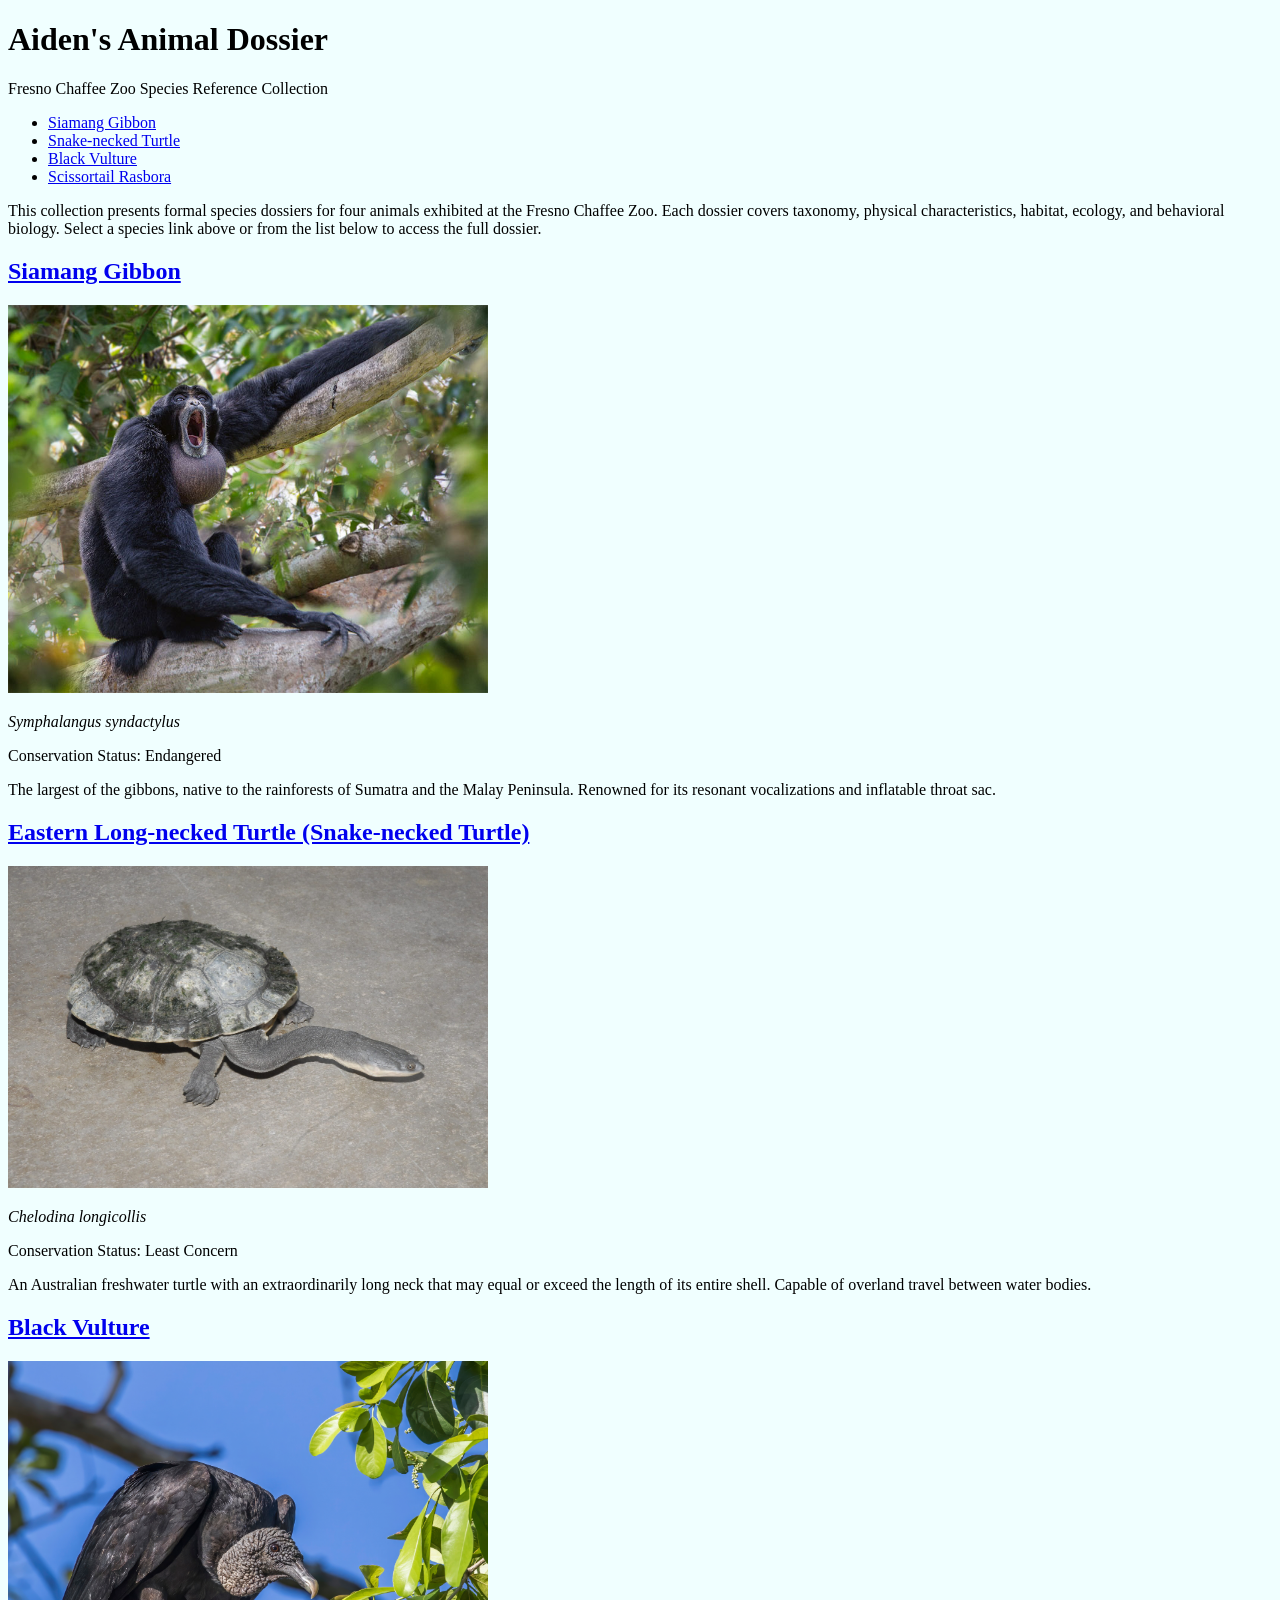
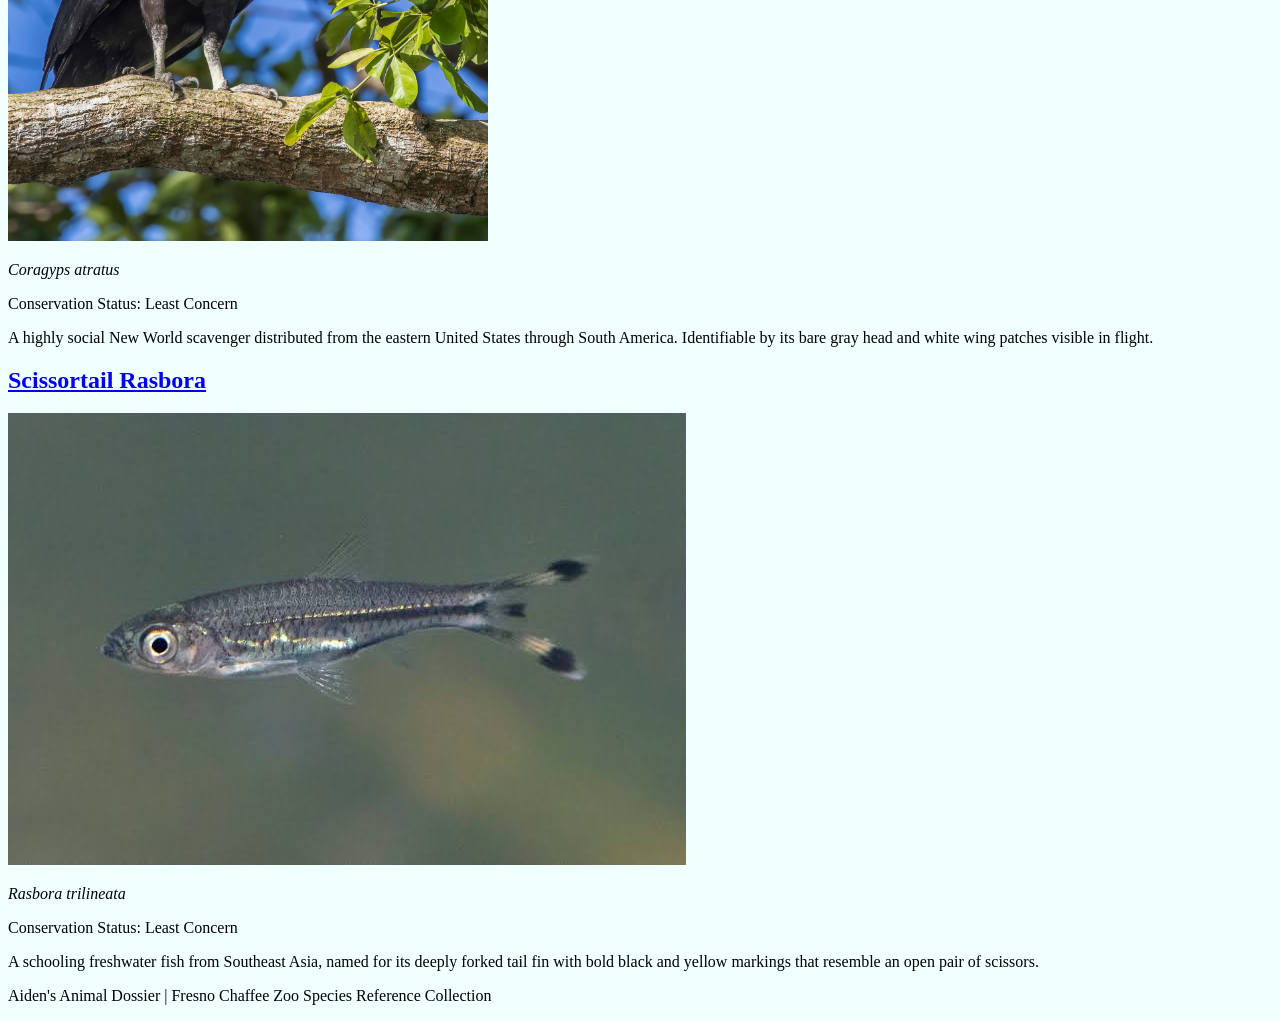
==== index.html @ fac56c05 "Yay" ====
<!DOCTYPE html>
<html lang="en">

<head>
    <meta charset="UTF-8">
    <meta name="viewport" content="width=device-width, initial-scale=1.0">
    <title>Aiden's Animal Dossier Fresno Chaffee Zoo Species Collection</title>
    <link rel="stylesheet" href="styles.css">
</head>

<body>
    <header>
        <h1>Aiden's Animal Dossier</h1>
        <p>Fresno Chaffee Zoo Species Reference Collection</p>
    </header>
    <nav>
        <ul>
            <li><a href="siamang.html">Siamang Gibbon</a></li>
            <li><a href="snaketurtle.html">Snake-necked Turtle</a></li>
            <li><a href="blackvltr.html">Black Vulture</a></li>
            <li><a href="scissortailrsba.html">Scissortail Rasbora</a></li>
        </ul>
    </nav>
    <main>
        <section>
            <p>
                This collection presents formal species dossiers for four animals exhibited at the
                Fresno Chaffee Zoo. Each dossier covers taxonomy, physical characteristics, habitat,
                ecology, and behavioral biology. Select a species link above or from the list below
                to access the full dossier.
            </p>
        </section>
        <section class="animal-grid">
            <article>
                <h2><a href="siamang.html">Siamang Gibbon</a></h2>
                <img src="Siamang.jpg" alt="A siamang sitting on a tree while singing and grasping onto a tree branch"
                    width="480">
                <p><em>Symphalangus syndactylus</em></p>
                <p>Conservation Status: Endangered</p>
                <p>
                    The largest of the gibbons, native to the rainforests of Sumatra and the
                    Malay Peninsula. Renowned for its resonant vocalizations and inflatable throat sac.
                </p>
            </article>
            <article>
                <h2><a href="snaketurtle.html">Eastern Long-necked Turtle (Snake-necked Turtle)</a></h2>
                <img src="SnakeNeckedTurtle.jpg" alt="A Snake-necked turtle standing on the dry floor with its neck out"
                    width="480">
                <p><em>Chelodina longicollis</em></p>
                <p>Conservation Status: Least Concern</p>
                <p>
                    An Australian freshwater turtle with an extraordinarily long neck that may equal
                    or exceed the length of its entire shell. Capable of overland travel between water bodies.
                </p>
            </article>
            <article>
                <h2><a href="blackvltr.html">Black Vulture</a></h2>
                <img src="Black_vulture.jpg" alt="A Black Vulture perched on a tree branch looking down at something "
                    width="480">
                <p><em>Coragyps atratus</em></p>
                <p>Conservation Status: Least Concern</p>
                <p>
                    A highly social New World scavenger distributed from the eastern United States
                    through South America. Identifiable by its bare gray head and white wing patches
                    visible in flight.
                </p>
            </article>
            <article>
                <h2><a href="scissortailrsba.html">Scissortail Rasbora</a></h2>
                <img src="Scissortail.jpg"
                    alt="A photo of a Scissortail Rasbora inside of a water tank looking back into the camera">
                <p><em>Rasbora trilineata</em></p>
                <p>Conservation Status: Least Concern</p>
                <p>
                    A schooling freshwater fish from Southeast Asia, named for its deeply forked
                    tail fin with bold black and yellow markings that resemble an open pair of scissors.
                </p>
            </article>
        </section>
    </main>
    <footer>
        <p>Aiden's Animal Dossier | Fresno Chaffee Zoo Species Reference Collection</p>
    </footer>
</body>

</html>
---- styles.css ----
body {
    background-color: azure;
}

img {
    max-width: 100%;
}
#dossier-cards {
    display: flex;
    flex-flow: row wrap;
}
    .card {
        background-color: aliceblue;
        width: 47.5%;
        border: sold 1px black;
        border-radius: 1rem;
        box-shadow: o.5rem 1rem rgba(0,0,0,0.33);
    }

    .card > img {
        border-radius: 1rem 1rem 0 0;
    }

    .card h3,
    .card p,
    .card a {
        margin: 0.5rem;
    }

    .card {
        background-color: aliceblue;
        border: solid 1px black;
        border-radius: 1rem;
        box-shadow: 0.25rem 0.5rem 0.25rem black;
        padding-bottom: 1rem;
        margin-bottom: 2rem;
        transition: all ease-in-out 300ms;
        display: grid;
        grid-template-rows: max-content auto 1fr;
    }
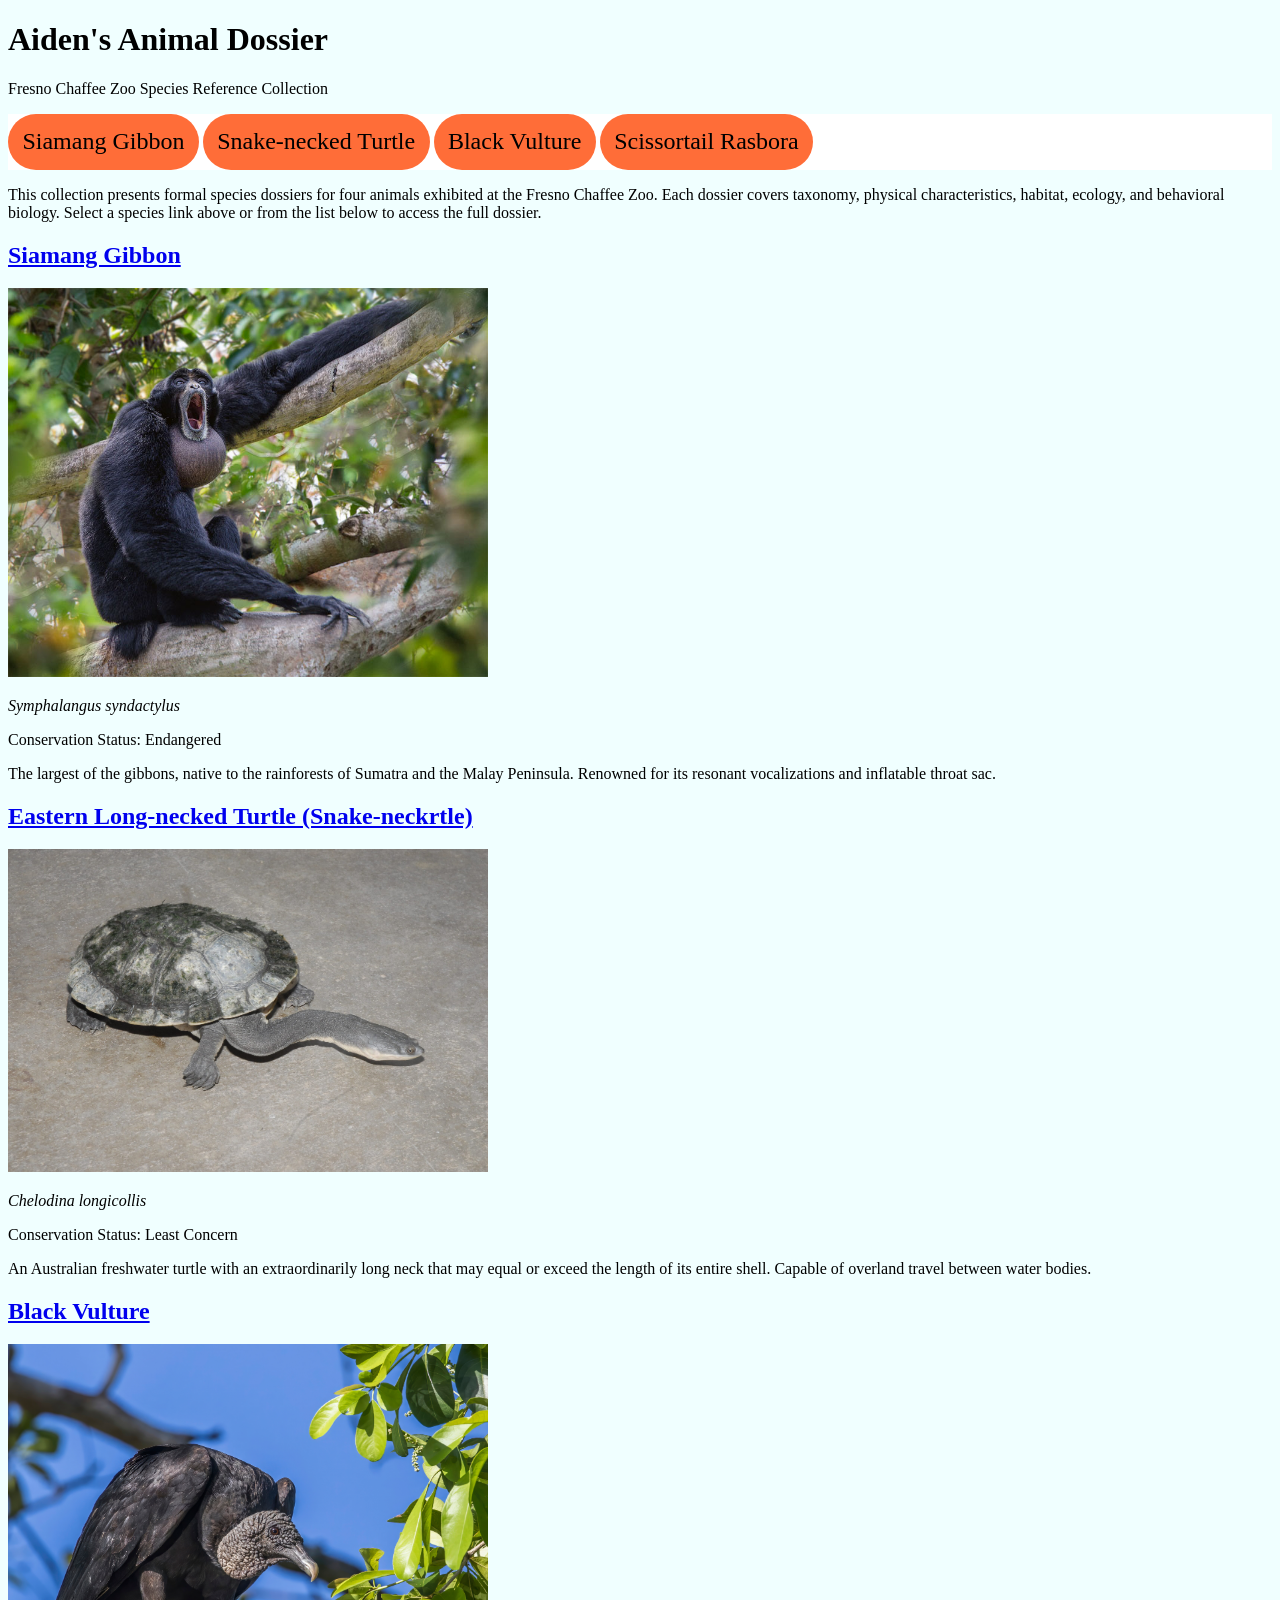
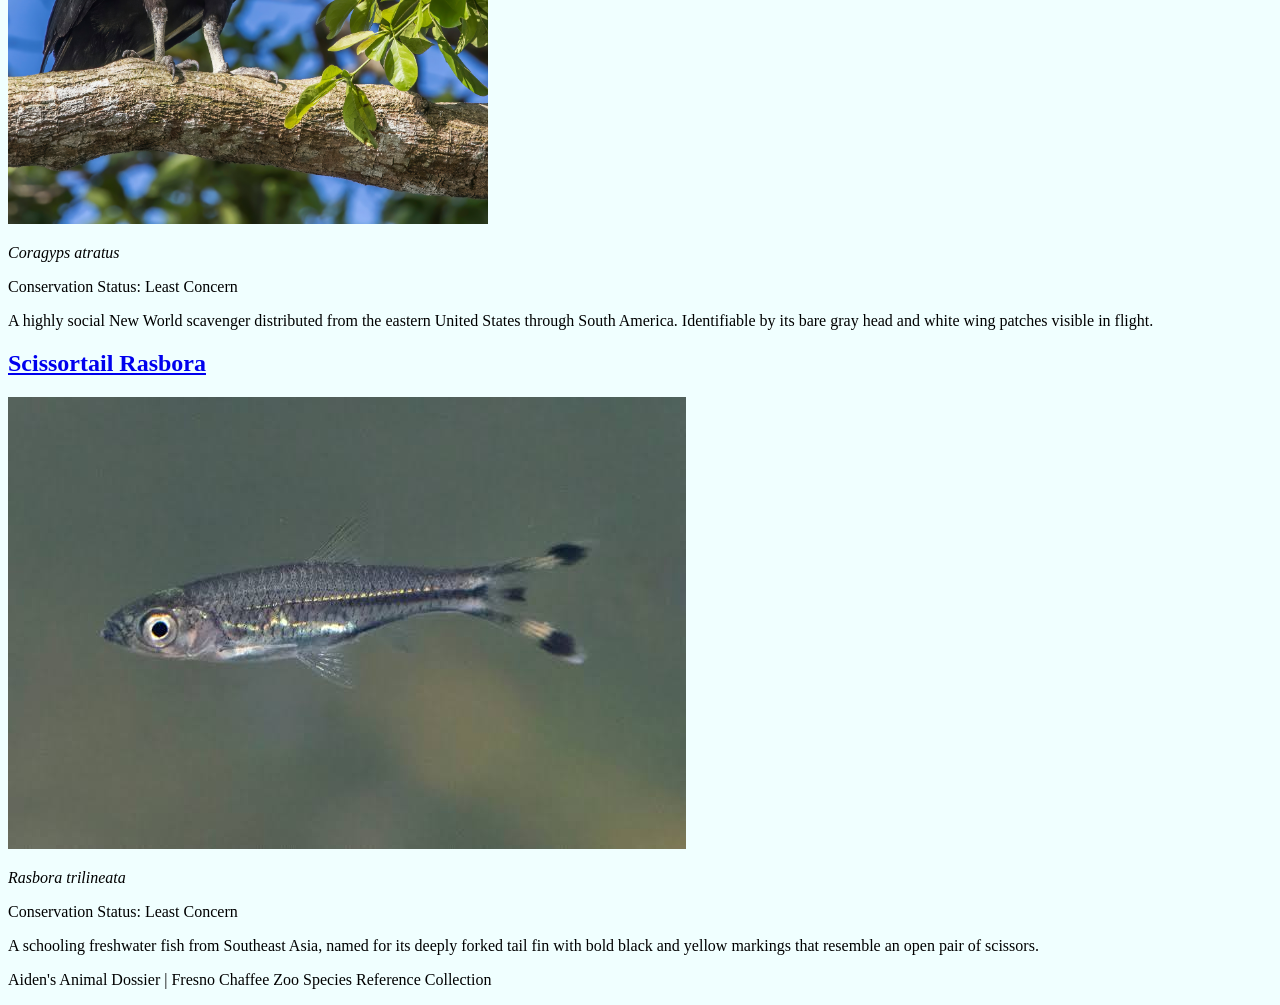
==== commit 4ebc3544: "Beautiful bubble buttons" ====
--- a/index.html
+++ b/index.html
@@ -13,13 +13,13 @@
         <h1>Aiden's Animal Dossier</h1>
         <p>Fresno Chaffee Zoo Species Reference Collection</p>
     </header>
-    <nav>
-        <ul>
-            <li><a href="siamang.html">Siamang Gibbon</a></li>
-            <li><a href="snaketurtle.html">Snake-necked Turtle</a></li>
-            <li><a href="blackvltr.html">Black Vulture</a></li>
-            <li><a href="scissortailrsba.html">Scissortail Rasbora</a></li>
-        </ul>
+    <nav id="main-nav" role="main-nav" >
+    
+        <a href="siamang.html" class="nav-button">Siamang Gibbon</a>
+        <a href="snaketurtle.html" class="nav-button">Snake-necked Turtle</a>
+        <a href="blackvltr.html" class="nav-button">Black Vulture</a>
+        <a href="scissortailrsba.html" class="nav-button">Scissortail Rasbora</a>
+    
     </nav>
     <main>
         <section>
@@ -43,7 +43,7 @@
                 </p>
             </article>
             <article>
-                <h2><a href="snaketurtle.html">Eastern Long-necked Turtle (Snake-necked Turtle)</a></h2>
+                <h2><a href="snaketurtle.html">Eastern Long-necked Turtle (Snake-neckrtle)</a></h2>
                 <img src="SnakeNeckedTurtle.jpg" alt="A Snake-necked turtle standing on the dry floor with its neck out"
                     width="480">
                 <p><em>Chelodina longicollis</em></p>
--- a/styles.css
+++ b/styles.css
@@ -1,5 +1,25 @@
 body {
     background-color: azure;
+}
+
+nav#main-nav {
+    background-color: rgb(255, 255, 255);
+}
+
+#main-nav > a {
+    background-color: rgb(255, 109, 56);
+    color: rgb(0, 0, 0);
+    display: inline-block;
+    padding: 0.6em;
+    font-size: 1.5rem ;
+    text-decoration: none;
+    transition: all ease-in-out .5s;
+    border-radius: 100px;
+}
+
+#main-nav > a:hover {
+    color: rgb(255, 255, 255);
+    background-color: rgb(0, 0, 0);
 }
 
 img {
@@ -13,7 +33,7 @@
         background-color: aliceblue;
         width: 47.5%;
         border: sold 1px black;
-        border-radius: 1rem;
+        border-radius: 0.3rem;
         box-shadow: o.5rem 1rem rgba(0,0,0,0.33);
     }
 
@@ -37,4 +57,5 @@
         transition: all ease-in-out 300ms;
         display: grid;
         grid-template-rows: max-content auto 1fr;
-    }+    }
+
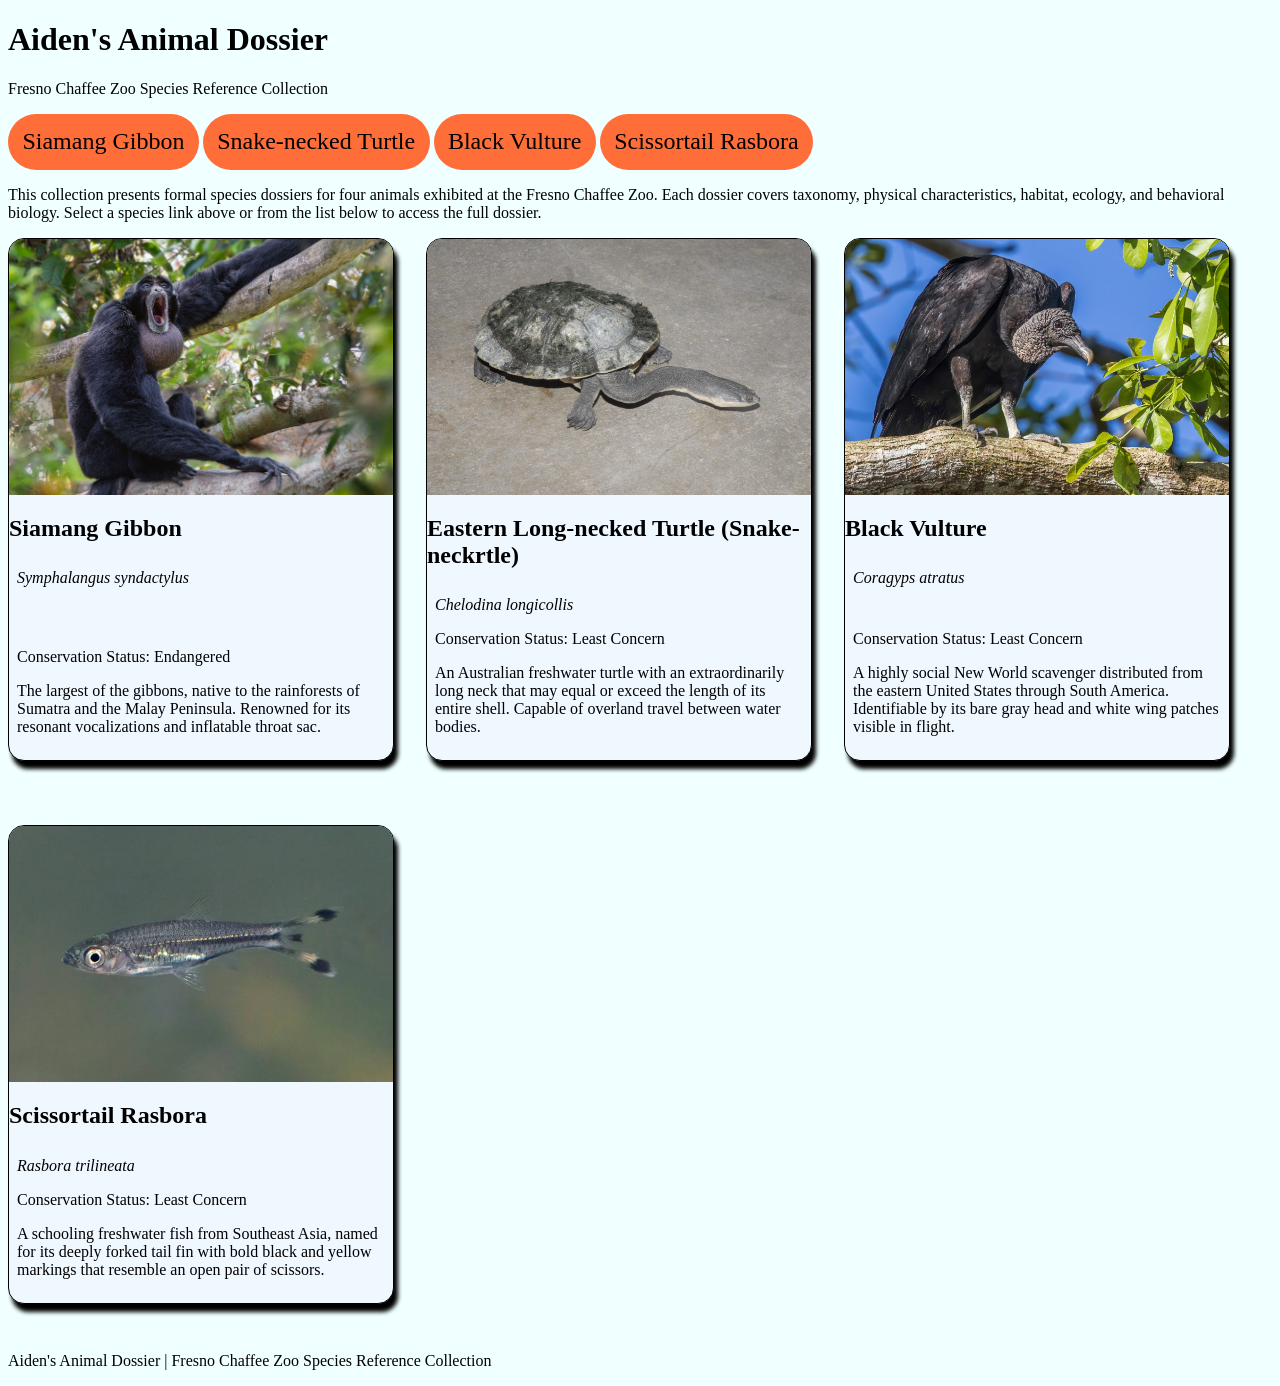
==== commit e8245044: "Progress." ====
--- a/index.html
+++ b/index.html
@@ -13,13 +13,13 @@
         <h1>Aiden's Animal Dossier</h1>
         <p>Fresno Chaffee Zoo Species Reference Collection</p>
     </header>
-    <nav id="main-nav" role="main-nav" >
-    
+    <nav id="main-nav" role="main-nav">
+
         <a href="siamang.html" class="nav-button">Siamang Gibbon</a>
         <a href="snaketurtle.html" class="nav-button">Snake-necked Turtle</a>
         <a href="blackvltr.html" class="nav-button">Black Vulture</a>
         <a href="scissortailrsba.html" class="nav-button">Scissortail Rasbora</a>
-    
+
     </nav>
     <main>
         <section>
@@ -30,11 +30,13 @@
                 to access the full dossier.
             </p>
         </section>
-        <section class="animal-grid">
-            <article>
-                <h2><a href="siamang.html">Siamang Gibbon</a></h2>
-                <img src="Siamang.jpg" alt="A siamang sitting on a tree while singing and grasping onto a tree branch"
-                    width="480">
+        <section id="dossier-cards">
+            <article class="card">
+                <a href="siamang.html">
+                    <img src="Siamang.jpg"
+                        alt="A siamang sitting on a tree while singing and grasping onto a tree branch" width="480">
+                </a>
+                <h2>Siamang Gibbon</h2>
                 <p><em>Symphalangus syndactylus</em></p>
                 <p>Conservation Status: Endangered</p>
                 <p>
@@ -42,10 +44,11 @@
                     Malay Peninsula. Renowned for its resonant vocalizations and inflatable throat sac.
                 </p>
             </article>
-            <article>
-                <h2><a href="snaketurtle.html">Eastern Long-necked Turtle (Snake-neckrtle)</a></h2>
-                <img src="SnakeNeckedTurtle.jpg" alt="A Snake-necked turtle standing on the dry floor with its neck out"
-                    width="480">
+            <article class="card">
+                <a href="snaketurtle.html">
+                    <img src="SnakeNeckedTurtle.jpg"
+                        alt="A Snake-necked turtle standing on the dry floor with its neck out" width="480"></a>
+                <h2>Eastern Long-necked Turtle (Snake-neckrtle)</h2>
                 <p><em>Chelodina longicollis</em></p>
                 <p>Conservation Status: Least Concern</p>
                 <p>
@@ -53,10 +56,11 @@
                     or exceed the length of its entire shell. Capable of overland travel between water bodies.
                 </p>
             </article>
-            <article>
-                <h2><a href="blackvltr.html">Black Vulture</a></h2>
-                <img src="Black_vulture.jpg" alt="A Black Vulture perched on a tree branch looking down at something "
-                    width="480">
+            <article class="card">
+                <a href="blackvltr.html">
+                    <img src="Black_vulture.jpg"
+                        alt="A Black Vulture perched on a tree branch looking down at something " width="480"></a>
+                <h2>Black Vulture</h2>
                 <p><em>Coragyps atratus</em></p>
                 <p>Conservation Status: Least Concern</p>
                 <p>
@@ -65,10 +69,11 @@
                     visible in flight.
                 </p>
             </article>
-            <article>
-                <h2><a href="scissortailrsba.html">Scissortail Rasbora</a></h2>
-                <img src="Scissortail.jpg"
-                    alt="A photo of a Scissortail Rasbora inside of a water tank looking back into the camera">
+            <article class="card">
+                <a href="scissortailrsba.html">
+                    <img src="Scissortail.jpg"
+                        alt="A photo of a Scissortail Rasbora inside of a water tank looking back into the camera"></a>
+                <h2>Scissortail Rasbora</h2>
                 <p><em>Rasbora trilineata</em></p>
                 <p>Conservation Status: Least Concern</p>
                 <p>
--- a/styles.css
+++ b/styles.css
@@ -2,22 +2,19 @@
     background-color: azure;
 }
 
-nav#main-nav {
-    background-color: rgb(255, 255, 255);
-}
 
-#main-nav > a {
+#main-nav>a {
     background-color: rgb(255, 109, 56);
     color: rgb(0, 0, 0);
     display: inline-block;
     padding: 0.6em;
-    font-size: 1.5rem ;
+    font-size: 1.5rem;
     text-decoration: none;
     transition: all ease-in-out .5s;
     border-radius: 100px;
 }
 
-#main-nav > a:hover {
+#main-nav>a:hover {
     color: rgb(255, 255, 255);
     background-color: rgb(0, 0, 0);
 }
@@ -28,26 +25,33 @@
 #dossier-cards {
     display: flex;
     flex-flow: row wrap;
+    gap: 2rem;
+
 }
     .card {
         background-color: aliceblue;
         width: 47.5%;
         border: sold 1px black;
         border-radius: 0.3rem;
-        box-shadow: o.5rem 1rem rgba(0,0,0,0.33);
+        box-shadow: o.25rem .5rem 0.25rem rgba(0,0,0,0.33);
+        padding-bottom: 1rem;
+        overflow: hidden;
     }
 
-    .card > img {
-        border-radius: 1rem 1rem 0 0;
+    .card img {
+        width: 100%;
+        height: 16rem;
+        display: block;
+        object-fit: cover;
     }
 
     .card h3,
-    .card p,
-    .card a {
+    .card p {
         margin: 0.5rem;
     }
 
     .card {
+    width: 24em;
         background-color: aliceblue;
         border: solid 1px black;
         border-radius: 1rem;
@@ -59,3 +63,6 @@
         grid-template-rows: max-content auto 1fr;
     }
 
+
+
+ 
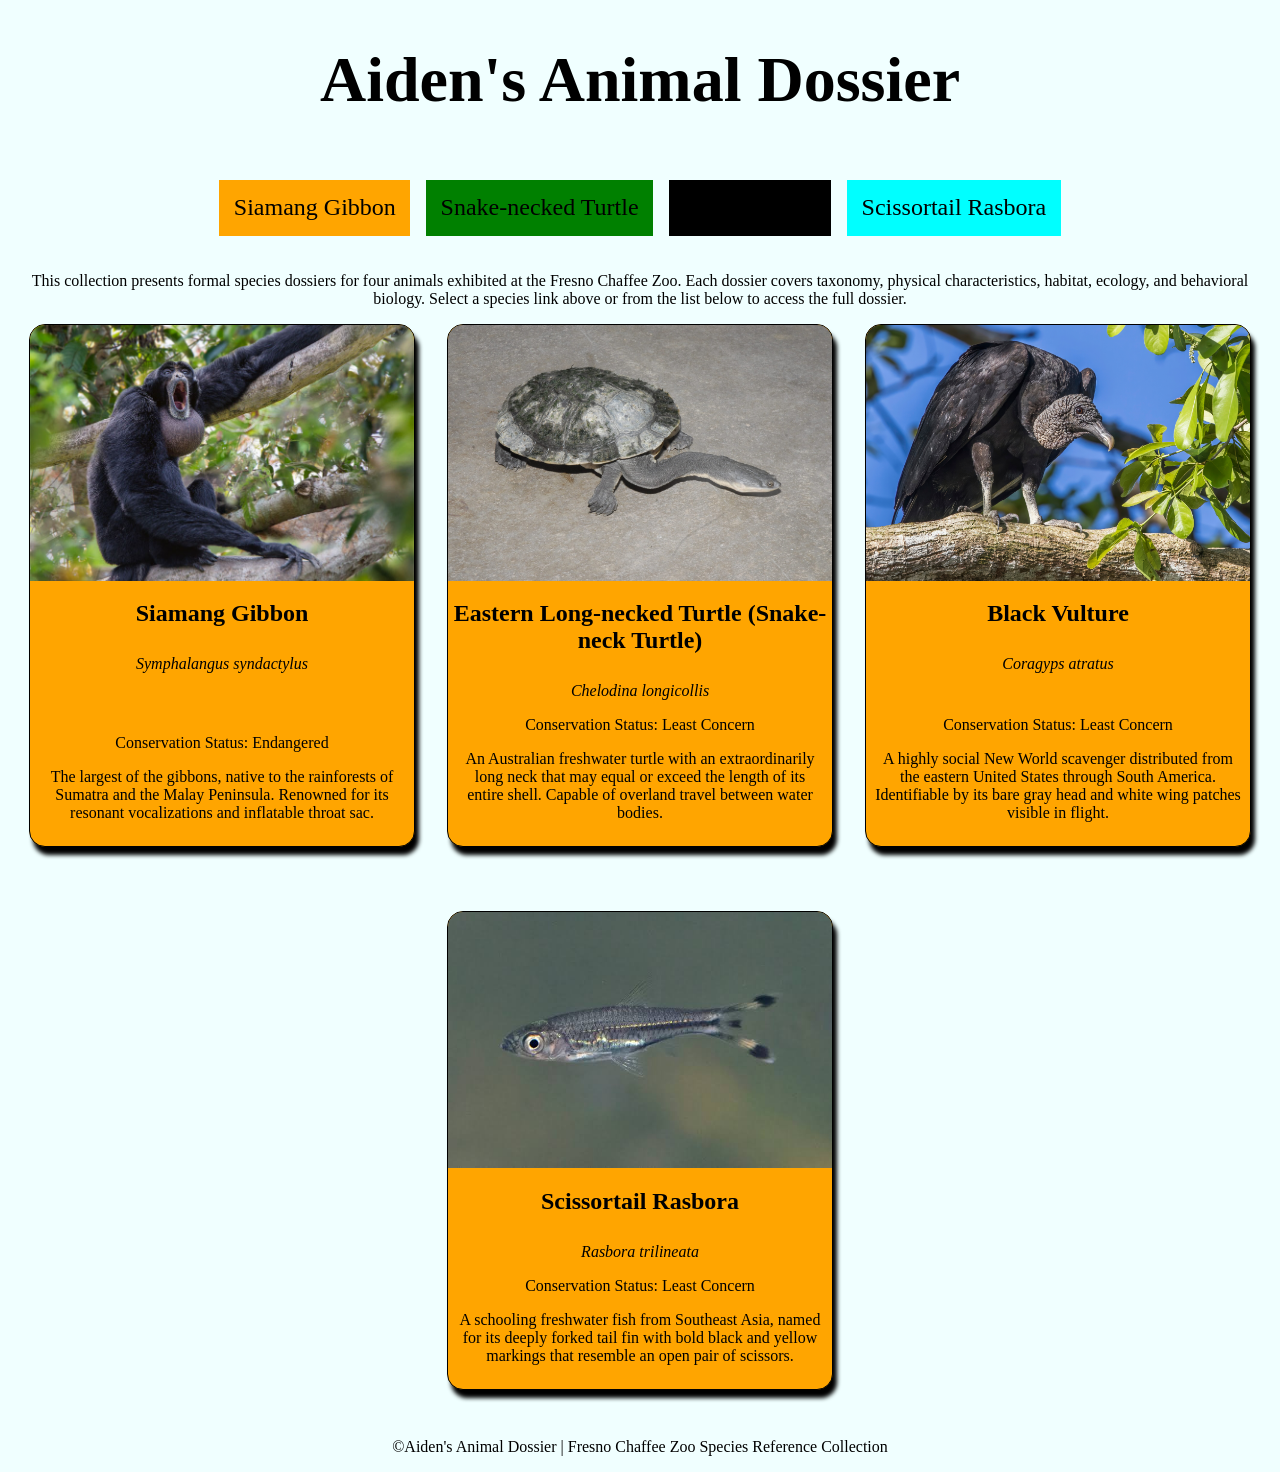
==== commit 8ca787d3: "Progress -100" ====
--- a/index.html
+++ b/index.html
@@ -11,7 +11,6 @@
 <body>
     <header>
         <h1>Aiden's Animal Dossier</h1>
-        <p>Fresno Chaffee Zoo Species Reference Collection</p>
     </header>
     <nav id="main-nav" role="main-nav">
 
@@ -48,7 +47,7 @@
                 <a href="snaketurtle.html">
                     <img src="SnakeNeckedTurtle.jpg"
                         alt="A Snake-necked turtle standing on the dry floor with its neck out" width="480"></a>
-                <h2>Eastern Long-necked Turtle (Snake-neckrtle)</h2>
+                <h2>Eastern Long-necked Turtle (Snake-neck Turtle)</h2>
                 <p><em>Chelodina longicollis</em></p>
                 <p>Conservation Status: Least Concern</p>
                 <p>
@@ -84,7 +83,7 @@
         </section>
     </main>
     <footer>
-        <p>Aiden's Animal Dossier | Fresno Chaffee Zoo Species Reference Collection</p>
+        <p> &copy;Aiden's Animal Dossier | Fresno Chaffee Zoo Species Reference Collection</p>
     </footer>
 </body>
 
--- a/styles.css
+++ b/styles.css
@@ -1,5 +1,32 @@
 body {
     background-color: azure;
+    text-align: center;
+}
+
+h1 {
+    font-size: 4rem;
+    text-align: ;
+}
+
+#main-nav {
+    display: flex;
+    flex-wrap: wrap;
+    justify-content: center;
+    gap: 1rem;
+    padding: 1.25rem 0;
+}
+
+#main-nav>a:nth-child(1) {
+    background-color: orange;
+}
+#main-nav>a:nth-child(2) {
+    background-color: green;
+}
+#main-nav>a:nth-child(3) {
+    background-color: black;
+}
+#main-nav>a:nth-child(4) {
+    background-color: aqua;
 }
 
 
@@ -11,58 +38,58 @@
     font-size: 1.5rem;
     text-decoration: none;
     transition: all ease-in-out .5s;
-    border-radius: 100px;
+
 }
 
 #main-nav>a:hover {
-    color: rgb(255, 255, 255);
-    background-color: rgb(0, 0, 0);
+    transform: translateY(-0.125rem);
+    opacity: 0.9;
 }
 
 img {
     max-width: 100%;
 }
+
 #dossier-cards {
+    justify-content: center;
+    text-align: center;
     display: flex;
     flex-flow: row wrap;
     gap: 2rem;
 
 }
-    .card {
-        background-color: aliceblue;
-        width: 47.5%;
-        border: sold 1px black;
-        border-radius: 0.3rem;
-        box-shadow: o.25rem .5rem 0.25rem rgba(0,0,0,0.33);
-        padding-bottom: 1rem;
-        overflow: hidden;
-    }
 
-    .card img {
-        width: 100%;
-        height: 16rem;
-        display: block;
-        object-fit: cover;
-    }
+.card {
+    background-color: aliceblue;
+    width: 47.5%;
+    border: sold 1px black;
+    border-radius: 0.3rem;
+    box-shadow: o.25rem .5rem 0.25rem rgba(0, 0, 0, 0.33);
+    padding-bottom: 1rem;
+    overflow: hidden;
+}
 
-    .card h3,
-    .card p {
-        margin: 0.5rem;
-    }
+.card img {
+    width: 100%;
+    height: 16rem;
+    display: block;
+    object-fit: cover;
+}
 
-    .card {
+.card h3,
+.card p {
+    margin: 0.5rem;
+}
+
+.card {
     width: 24em;
-        background-color: aliceblue;
-        border: solid 1px black;
-        border-radius: 1rem;
-        box-shadow: 0.25rem 0.5rem 0.25rem black;
-        padding-bottom: 1rem;
-        margin-bottom: 2rem;
-        transition: all ease-in-out 300ms;
-        display: grid;
-        grid-template-rows: max-content auto 1fr;
-    }
-
-
-
- +    background-color: orange;
+    border: solid 1px black;
+    border-radius: 1rem;
+    box-shadow: 0.25rem 0.5rem 0.25rem black;
+    padding-bottom: 1rem;
+    margin-bottom: 2rem;
+    transition: all ease-in-out 300ms;
+    display: grid;
+    grid-template-rows: max-content auto 1fr;
+}
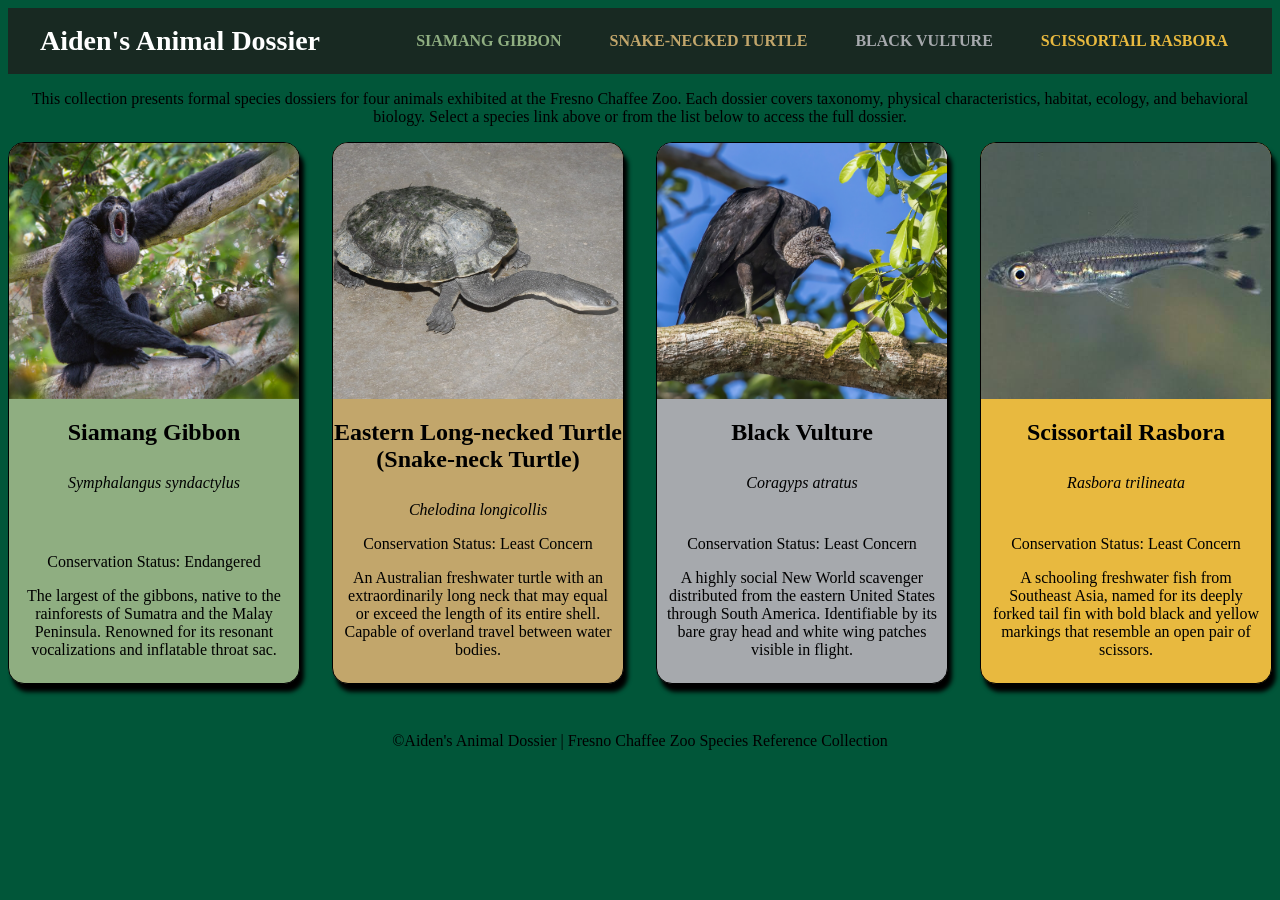
==== commit 78e3d4d8: "This is too hard 🫩" ====
--- a/index.html
+++ b/index.html
@@ -9,17 +9,17 @@
 </head>
 
 <body>
-    <header>
+    <header id="site-header">
         <h1>Aiden's Animal Dossier</h1>
+        <nav id="main-nav" role="main-nav">
+
+            <a href="siamang.html" class="nav-button">Siamang Gibbon</a>
+            <a href="snaketurtle.html" class="nav-button">Snake-necked Turtle</a>
+            <a href="blackvltr.html" class="nav-button">Black Vulture</a>
+            <a href="scissortailrsba.html" class="nav-button">Scissortail Rasbora</a>
+
+        </nav>
     </header>
-    <nav id="main-nav" role="main-nav">
-
-        <a href="siamang.html" class="nav-button">Siamang Gibbon</a>
-        <a href="snaketurtle.html" class="nav-button">Snake-necked Turtle</a>
-        <a href="blackvltr.html" class="nav-button">Black Vulture</a>
-        <a href="scissortailrsba.html" class="nav-button">Scissortail Rasbora</a>
-
-    </nav>
     <main>
         <section>
             <p>
--- a/styles.css
+++ b/styles.css
@@ -1,49 +1,74 @@
+:root {
+    --siamang-color: #8FAE81;
+    --turtle-color: #C2A66B;
+    --vulture-color: #A6A9AD;
+    --rasbora-color: #E8B93F;
+    --page-background: rgb(1, 86, 57);
+}
+
 body {
-    background-color: azure;
+    background-color: var(--page-background);
     text-align: center;
 }
 
-h1 {
-    font-size: 4rem;
-    text-align: ;
+#site-header {
+    display: flex;
+    align-items: center;
+    justify-content: space-between;
+    flex-wrap: wrap;
+    gap: 1rem;
+    background-color: #182922;
+    padding: 1rem 2rem;
+}
+
+h1,
+.site-title {
+    font-size: 1.75rem;
+    color: white;
+    margin: 0;
+    white-space: nowrap;
+    text-align: left;
+    text-decoration: none;
+    font-weight: bold;
 }
 
 #main-nav {
     display: flex;
+    align-items: center;
     flex-wrap: wrap;
-    justify-content: center;
-    gap: 1rem;
-    padding: 1.25rem 0;
+    gap: 1.5rem;
 }
 
 #main-nav>a:nth-child(1) {
-    background-color: orange;
+    color: var(--siamang-color);
 }
 #main-nav>a:nth-child(2) {
-    background-color: green;
+    color: var(--turtle-color);
 }
 #main-nav>a:nth-child(3) {
-    background-color: black;
+    color: var(--vulture-color);
 }
 #main-nav>a:nth-child(4) {
-    background-color: aqua;
+    color: var(--rasbora-color);
 }
 
 
 #main-nav>a {
-    background-color: rgb(255, 109, 56);
-    color: rgb(0, 0, 0);
     display: inline-block;
-    padding: 0.6em;
-    font-size: 1.5rem;
+    padding: 0.5em 0.75em;
+    border-radius: 0.3rem;
+    font-size: 1rem;
+    font-weight: bold;
+    text-transform: uppercase;
     text-decoration: none;
-    transition: all ease-in-out .5s;
+    transition: transform ease-in-out .2s, box-shadow ease-in-out .2s, background-color ease-in-out .2s;
 
 }
 
 #main-nav>a:hover {
-    transform: translateY(-0.125rem);
-    opacity: 0.9;
+    transform: scale(1.08);
+    box-shadow: 0 4px 12px rgba(0, 0, 0, 0.4);
+    background-color: rgba(255, 255, 255, 0.08);
 }
 
 img {
@@ -82,7 +107,8 @@
 }
 
 .card {
-    width: 24em;
+    width: calc(25% - 1.5rem);
+    box-sizing: border-box;
     background-color: orange;
     border: solid 1px black;
     border-radius: 1rem;
@@ -92,4 +118,240 @@
     transition: all ease-in-out 300ms;
     display: grid;
     grid-template-rows: max-content auto 1fr;
+}
+
+.card:hover {
+    transform: scale(1.05);
+}
+
+#dossier-cards .card:nth-child(1) {
+    background-color: var(--siamang-color);
+}
+#dossier-cards .card:nth-child(2) {
+    background-color: var(--turtle-color);
+}
+#dossier-cards .card:nth-child(3) {
+    background-color: var(--vulture-color);
+}
+#dossier-cards .card:nth-child(4) {
+    background-color: var(--rasbora-color);
+}
+
+/* ---------- Species Dossier Pages ---------- */
+
+.theme-siamang {
+    --accent: var(--siamang-color);
+}
+.theme-turtle {
+    --accent: var(--turtle-color);
+}
+.theme-vulture {
+    --accent: var(--vulture-color);
+}
+.theme-rasbora {
+    --accent: var(--rasbora-color);
+}
+
+body.animal-page {
+    text-align: left;
+    background-color: var(--page-background);
+    color: #1a1a1a;
+}
+
+.hero {
+    display: flex;
+    flex-wrap: wrap;
+    align-items: stretch;
+    background-color: #182922;
+}
+
+.hero img {
+    flex: 1 1 320px;
+    max-width: 45%;
+    max-height: 26rem;
+    object-fit: cover;
+}
+
+.hero-text {
+    flex: 1 1 320px;
+    padding: 2rem;
+    display: flex;
+    flex-direction: column;
+    justify-content: center;
+    gap: 0.5rem;
+}
+
+.hero-text h1 {
+    font-size: 2.5rem;
+    white-space: normal;
+    margin: 0;
+}
+
+.hero-text .scientific-name {
+    font-size: 1.1rem;
+    color: var(--accent);
+    margin: 0;
+}
+
+.status-badge {
+    display: inline-block;
+    width: fit-content;
+    background-color: var(--accent);
+    color: #14231d;
+    font-weight: bold;
+    padding: 0.4em 0.9em;
+    border-radius: 2rem;
+    text-transform: uppercase;
+    font-size: 0.85rem;
+    letter-spacing: 0.03em;
+}
+
+.animal-page main article {
+    max-width: 100%;
+    margin: 0 auto;
+    padding: 2rem 3rem;
+    display: flex;
+    flex-wrap: wrap;
+    align-items: flex-start;
+    gap: 2rem;
+}
+
+.animal-page .sidebar {
+    order: 2;
+    flex: 1 1 16rem;
+    display: flex;
+    flex-direction: column;
+    gap: 2rem;
+}
+
+.animal-page .main-content {
+    order: 1;
+    flex: 3 1 20rem;
+    min-width: 0;
+    display: flex;
+    flex-direction: column;
+    gap: 2rem;
+}
+
+.animal-page #overview {
+    background-color: white;
+    border: 1px solid #d7ded9;
+    border-left: 6px solid var(--accent);
+    border-radius: 0.5rem;
+    padding: 1.5rem;
+}
+
+.animal-page #overview h2 {
+    margin-top: 0;
+}
+
+.animal-page #overview table {
+    width: 100%;
+    border-collapse: collapse;
+    margin-bottom: 1rem;
+}
+
+.animal-page #overview caption {
+    text-align: left;
+    font-weight: bold;
+    margin-bottom: 0.5rem;
+    color: var(--accent);
+}
+
+.animal-page #overview th,
+.animal-page #overview td {
+    text-align: left;
+    padding: 0.5rem 0.75rem;
+    border-bottom: 1px solid #e2e2e2;
+    vertical-align: top;
+}
+
+.animal-page #overview th {
+    width: 40%;
+    color: #445;
+}
+
+.animal-page .sidebar > section,
+.animal-page .main-content > section {
+    background-color: white;
+    border-radius: 0.5rem;
+    border-left: 6px solid var(--accent);
+    padding: 1.5rem;
+}
+
+.animal-page .sidebar > section > h2,
+.animal-page .main-content > section > h2 {
+    color: white;
+    background-color: var(--accent);
+    display: inline-block;
+    padding: 0.4em 1em;
+    border-radius: 0.3rem;
+    font-size: 1.4rem;
+    margin-top: 0;
+}
+
+.animal-page article h3 {
+    border-bottom: 2px solid var(--accent);
+    padding-bottom: 0.3rem;
+}
+
+.animal-page article table {
+    width: 100%;
+    border-collapse: collapse;
+    margin: 1rem 0;
+}
+
+.animal-page article table caption {
+    text-align: left;
+    font-style: italic;
+    margin-bottom: 0.5rem;
+}
+
+.animal-page article th,
+.animal-page article td {
+    border: 1px solid #d7ded9;
+    padding: 0.5rem 0.75rem;
+    text-align: left;
+}
+
+.animal-page article thead th {
+    background-color: var(--accent);
+    color: white;
+}
+
+.animal-page article section section {
+    background-color: white;
+    border-radius: 0.5rem;
+    overflow: hidden;
+    box-shadow: 0.15rem 0.3rem 0.5rem rgba(0, 0, 0, 0.15);
+    margin-bottom: 1.5rem;
+}
+
+.animal-page article section section img {
+    width: 100%;
+    height: 22rem;
+    object-fit: cover;
+    display: block;
+}
+
+.animal-page article section section p {
+    padding: 0.75rem 1rem;
+    font-size: 0.9rem;
+    color: #444;
+    margin: 0;
+}
+
+.animal-page #references a {
+    color: var(--accent);
+}
+
+.animal-page footer {
+    background-color: #182922;
+    color: white;
+    padding: 1.5rem;
+    text-align: center;
+}
+
+.animal-page footer a {
+    color: white;
 }
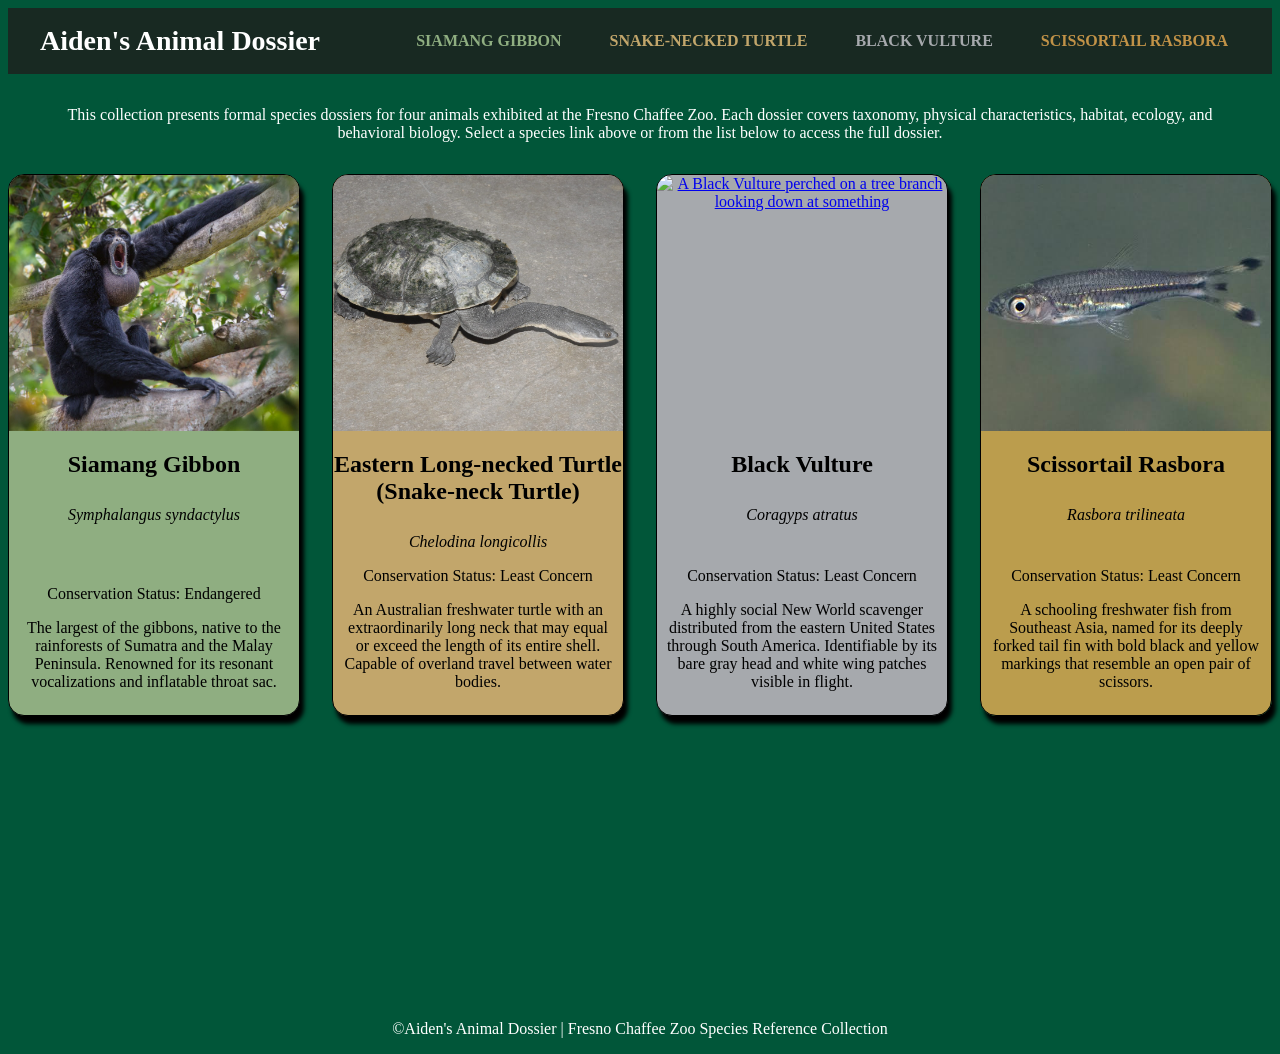
==== commit 25682f2b: "Giver upper?" ====
--- a/index.html
+++ b/index.html
@@ -22,7 +22,7 @@
     </header>
     <main>
         <section>
-            <p>
+            <p id="description">
                 This collection presents formal species dossiers for four animals exhibited at the
                 Fresno Chaffee Zoo. Each dossier covers taxonomy, physical characteristics, habitat,
                 ecology, and behavioral biology. Select a species link above or from the list below
@@ -31,7 +31,7 @@
         </section>
         <section id="dossier-cards">
             <article class="card">
-                <a href="siamang.html">
+                <a href="siaman.html">
                     <img src="Siamang.jpg"
                         alt="A siamang sitting on a tree while singing and grasping onto a tree branch" width="480">
                 </a>
@@ -44,7 +44,7 @@
                 </p>
             </article>
             <article class="card">
-                <a href="snaketurtle.html">
+                <a href="snaeturte.html">
                     <img src="SnakeNeckedTurtle.jpg"
                         alt="A Snake-necked turtle standing on the dry floor with its neck out" width="480"></a>
                 <h2>Eastern Long-necked Turtle (Snake-neck Turtle)</h2>
@@ -56,8 +56,8 @@
                 </p>
             </article>
             <article class="card">
-                <a href="blackvltr.html">
-                    <img src="Black_vulture.jpg"
+                <a href="blackltrhtml">
+                    <img src="Black_vlture.jpg"
                         alt="A Black Vulture perched on a tree branch looking down at something " width="480"></a>
                 <h2>Black Vulture</h2>
                 <p><em>Coragyps atratus</em></p>
@@ -82,7 +82,7 @@
             </article>
         </section>
     </main>
-    <footer>
+    <footer id="LARP">
         <p> &copy;Aiden's Animal Dossier | Fresno Chaffee Zoo Species Reference Collection</p>
     </footer>
 </body>
--- a/styles.css
+++ b/styles.css
@@ -2,7 +2,7 @@
     --siamang-color: #8FAE81;
     --turtle-color: #C2A66B;
     --vulture-color: #A6A9AD;
-    --rasbora-color: #E8B93F;
+    --rasbora-color: #fab554bf;
     --page-background: rgb(1, 86, 57);
 }
 
@@ -42,12 +42,15 @@
 #main-nav>a:nth-child(1) {
     color: var(--siamang-color);
 }
+
 #main-nav>a:nth-child(2) {
     color: var(--turtle-color);
 }
+
 #main-nav>a:nth-child(3) {
     color: var(--vulture-color);
 }
+
 #main-nav>a:nth-child(4) {
     color: var(--rasbora-color);
 }
@@ -76,12 +79,9 @@
 }
 
 #dossier-cards {
-    justify-content: center;
-    text-align: center;
     display: flex;
     flex-flow: row wrap;
     gap: 2rem;
-
 }
 
 .card {
@@ -127,27 +127,33 @@
 #dossier-cards .card:nth-child(1) {
     background-color: var(--siamang-color);
 }
+
 #dossier-cards .card:nth-child(2) {
     background-color: var(--turtle-color);
 }
+
 #dossier-cards .card:nth-child(3) {
     background-color: var(--vulture-color);
 }
+
 #dossier-cards .card:nth-child(4) {
     background-color: var(--rasbora-color);
 }
 
-/* ---------- Species Dossier Pages ---------- */
+/* ---------- Species Dossier Pages ---------- down there */
 
 .theme-siamang {
     --accent: var(--siamang-color);
 }
+
 .theme-turtle {
     --accent: var(--turtle-color);
 }
+
 .theme-vulture {
     --accent: var(--vulture-color);
 }
+
 .theme-rasbora {
     --accent: var(--rasbora-color);
 }
@@ -271,16 +277,16 @@
     color: #445;
 }
 
-.animal-page .sidebar > section,
-.animal-page .main-content > section {
+.animal-page .sidebar>section,
+.animal-page .main-content>section {
     background-color: white;
     border-radius: 0.5rem;
     border-left: 6px solid var(--accent);
     padding: 1.5rem;
 }
 
-.animal-page .sidebar > section > h2,
-.animal-page .main-content > section > h2 {
+.animal-page .sidebar>section>h2,
+.animal-page .main-content>section>h2 {
     color: white;
     background-color: var(--accent);
     display: inline-block;
@@ -329,7 +335,7 @@
 
 .animal-page article section section img {
     width: 100%;
-    height: 22rem;
+    height: 40rem;
     object-fit: cover;
     display: block;
 }
@@ -354,4 +360,16 @@
 
 .animal-page footer a {
     color: white;
+}
+
+#description {
+    color: white;
+    border-radius: .4;
+    margin: 2rem;
+}
+
+#LARP {
+    color: white;
+    border-radius: .4;
+    padding-top: 16rem;
 }
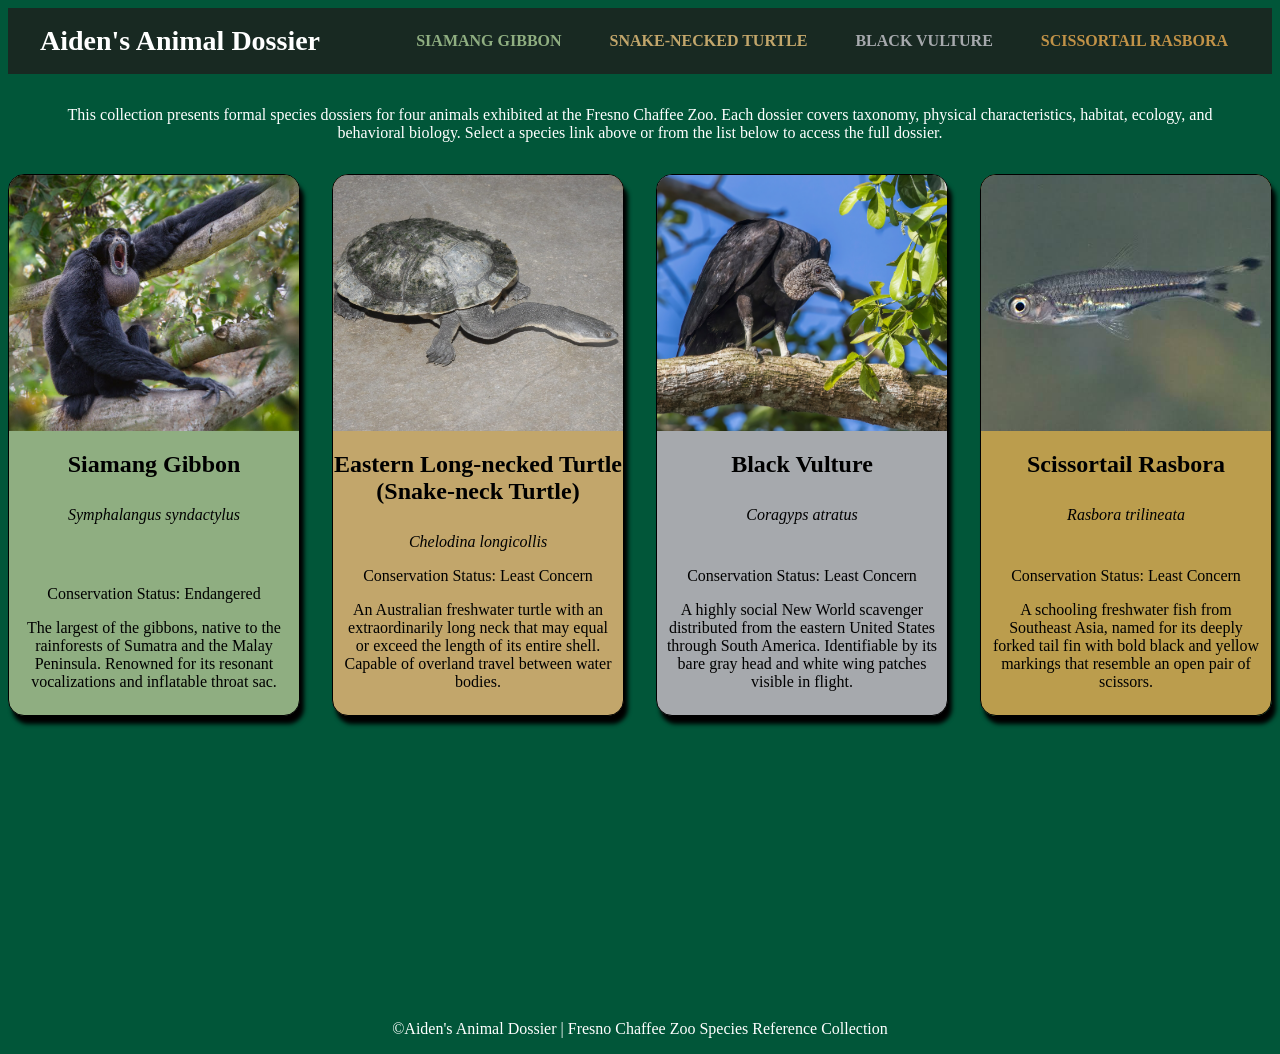
==== commit 4f009637: "Sad days" ====
--- a/index.html
+++ b/index.html
@@ -31,7 +31,7 @@
         </section>
         <section id="dossier-cards">
             <article class="card">
-                <a href="siaman.html">
+                <a href="siamang.html">
                     <img src="Siamang.jpg"
                         alt="A siamang sitting on a tree while singing and grasping onto a tree branch" width="480">
                 </a>
@@ -44,7 +44,7 @@
                 </p>
             </article>
             <article class="card">
-                <a href="snaeturte.html">
+                <a href="snaketurtle.html">
                     <img src="SnakeNeckedTurtle.jpg"
                         alt="A Snake-necked turtle standing on the dry floor with its neck out" width="480"></a>
                 <h2>Eastern Long-necked Turtle (Snake-neck Turtle)</h2>
@@ -56,8 +56,8 @@
                 </p>
             </article>
             <article class="card">
-                <a href="blackltrhtml">
-                    <img src="Black_vlture.jpg"
+                <a href="blackvltr.html">
+                    <img src="Black_vulture.jpg"
                         alt="A Black Vulture perched on a tree branch looking down at something " width="480"></a>
                 <h2>Black Vulture</h2>
                 <p><em>Coragyps atratus</em></p>
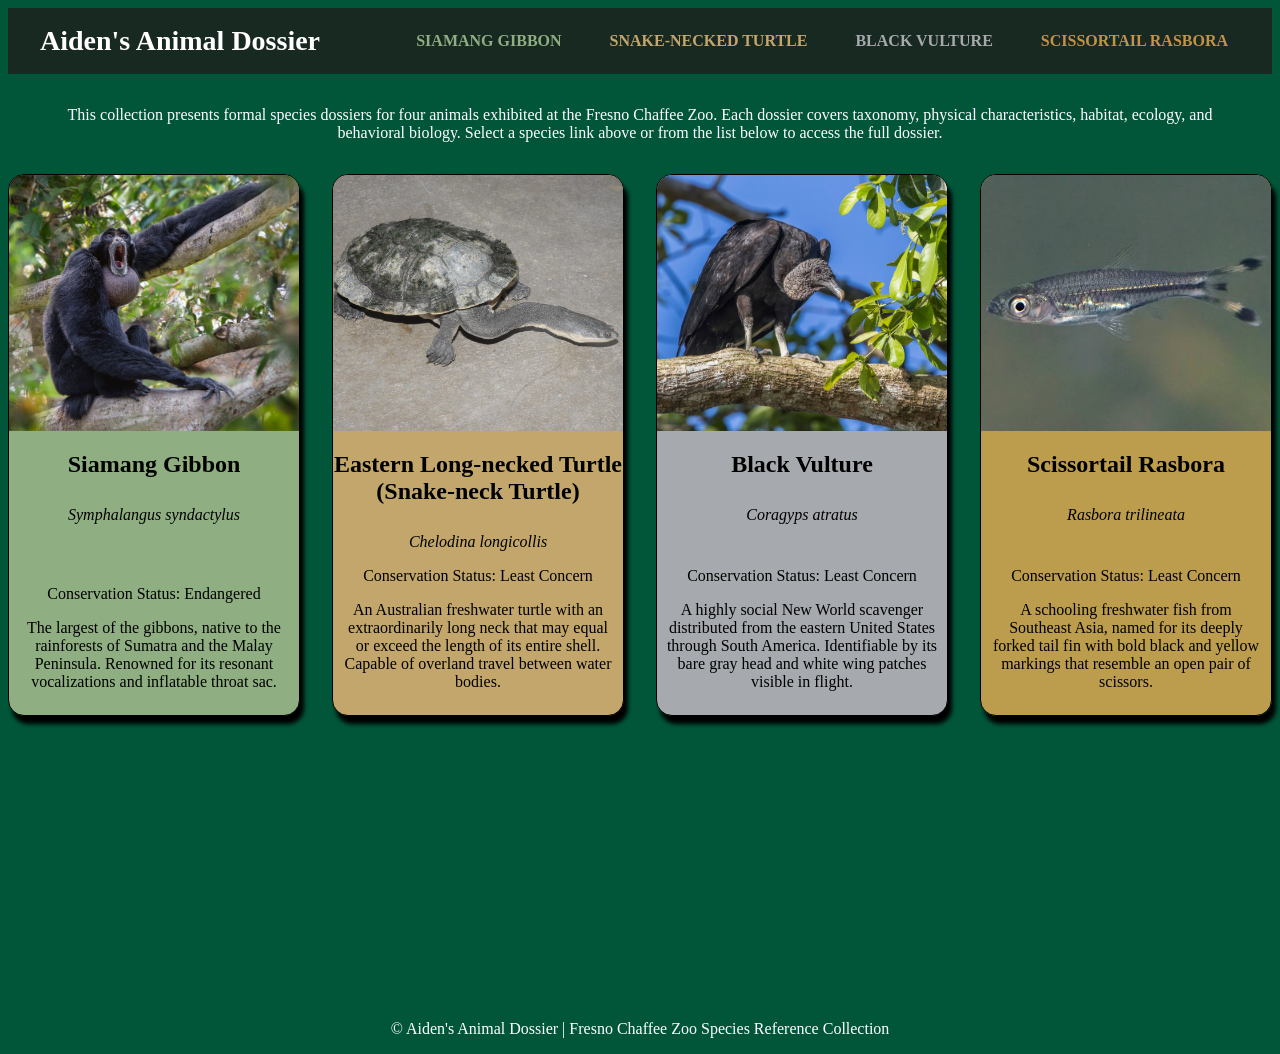
==== commit a06a7a34: "This is suffering" ====
--- a/index.html
+++ b/index.html
@@ -83,7 +83,7 @@
         </section>
     </main>
     <footer id="LARP">
-        <p> &copy;Aiden's Animal Dossier | Fresno Chaffee Zoo Species Reference Collection</p>
+        <p> <a id="heh" href="https://www.youtube.com/watch?v=oHg5SJYRHA0&list=PL8dZXjD8meS_WZzEKSReIBPLzKaW3HboH&index=2">&copy;</a> Aiden's Animal Dossier | Fresno Chaffee Zoo Species Reference Collection</p>
     </footer>
 </body>
 
--- a/styles.css
+++ b/styles.css
@@ -372,4 +372,9 @@
     color: white;
     border-radius: .4;
     padding-top: 16rem;
+}
+
+#heh {
+    text-decoration: none;
+    color: inherit    
 }
